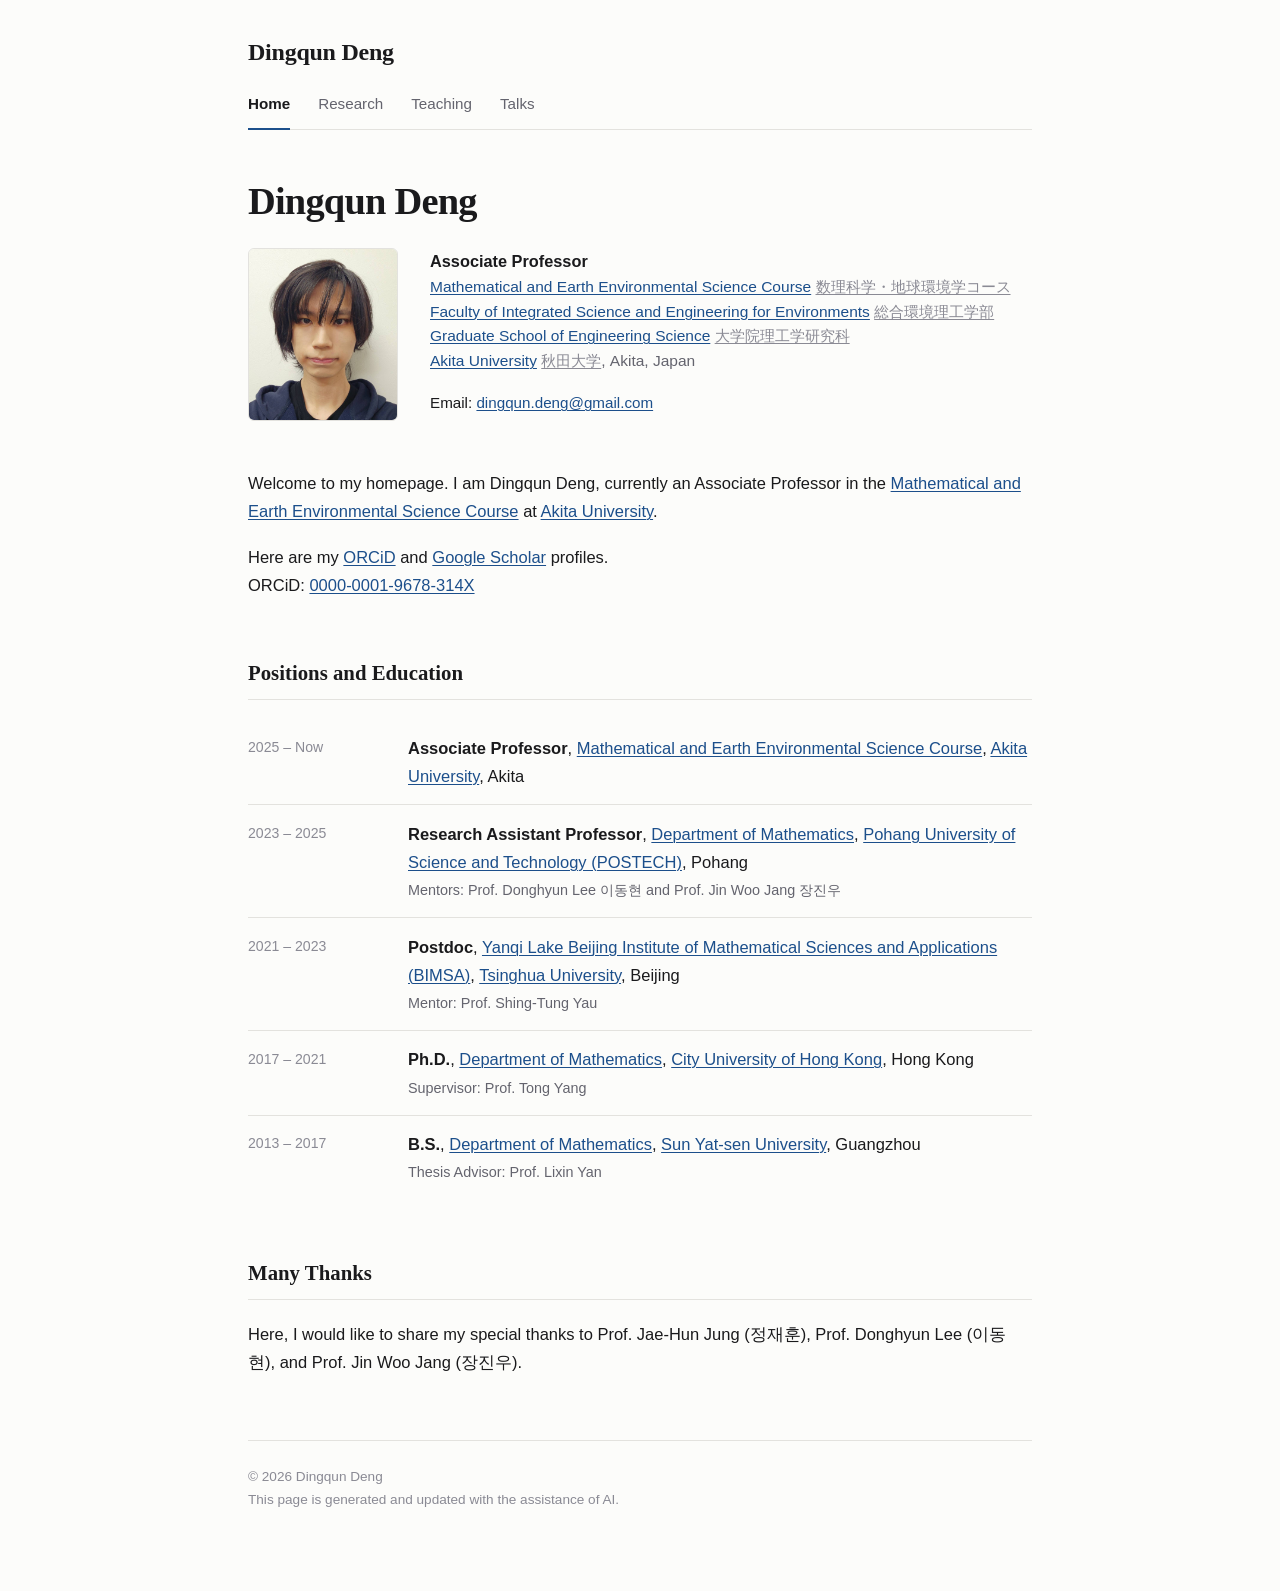
==== index.html @ b80d9654 "Send each name to the page in its own language Every English name in the affiliation now links to th" ====
<!doctype html>
<html lang="en">
<head>
<meta charset="utf-8">
<meta name="viewport" content="width=device-width, initial-scale=1">
<title>Dingqun Deng</title>
<meta name="description" content="Dingqun Deng — Associate Professor, Mathematical and Earth Environmental Science Course, Akita University. Kinetic theory and partial differential equations.">
<meta property="og:title" content="Dingqun Deng">
<meta property="og:description" content="Associate Professor, Mathematical and Earth Environmental Science Course, Akita University. Kinetic theory and partial differential equations.">
<meta property="og:type" content="profile">
<meta property="og:url" content="https://dingqun-deng.github.io/">
<link rel="stylesheet" href="style.css">
</head>

<body>
<div class="wrap">

  <header class="site-header">
    <p class="site-title"><a href="index.html">Dingqun Deng</a></p>
    <nav>
      <ul>
        <li><a href="index.html" aria-current="page">Home</a></li>
        <li><a href="research.html">Research</a></li>
        <li><a href="teaching.html">Teaching</a></li>
        <li><a href="talks.html">Talks</a></li>
      </ul>
    </nav>
  </header>

  <h1>Dingqun Deng</h1>

  <div class="intro">
    <!-- Upload a square-ish photo named photo.jpg next to this file.
         Until it exists the image hides itself rather than showing a broken icon. -->
    <img class="portrait" src="photo.jpg" alt="Dingqun Deng"
         onerror="this.remove()">
    <div>
      <p class="affiliation">
        <strong>Associate Professor</strong><br>
        <!-- English names link to the English pages, Japanese names to the Japanese
             ones. The course has no English page, so both point at the Japanese one. -->
        <a href="https://www.sogo.riko.akita-u.ac.jp/mpse/msges/">Mathematical and Earth Environmental Science Course</a>
        <span class="jp"><a href="https://www.sogo.riko.akita-u.ac.jp/mpse/msges/">数理科学・地球環境学コース</a></span><br>
        <a href="https://www.sogo.riko.akita-u.ac.jp/en/">Faculty of Integrated Science and Engineering for Environments</a>
        <span class="jp"><a href="https://www.sogo.riko.akita-u.ac.jp/">総合環境理工学部</a></span><br>
        <a href="https://www.riko.akita-u.ac.jp/en/">Graduate School of Engineering Science</a>
        <span class="jp"><a href="https://www.riko.akita-u.ac.jp/">大学院理工学研究科</a></span><br>
        <a href="https://www.akita-u.ac.jp/eng/">Akita University</a>
        <span class="jp"><a href="https://www.akita-u.ac.jp/honbu/">秋田大学</a></span>, Akita, Japan
      </p>
      <p class="contact">
        Email:
        <!-- Assembled by script so the plain address never appears in the page
             source. Without JavaScript the readable fallback below is shown. -->
        <span class="email" data-addr="ZGluZ3F1bi5kZW5nQGdtYWlsLmNvbQ==">dingqun.deng [at] gmail [dot] com</span>
      </p>
    </div>
  </div>

  <section>
    <p>
      Welcome to my homepage. I am Dingqun Deng, currently an Associate Professor in the
      <a href="https://www.sogo.riko.akita-u.ac.jp/mpse/msges/">Mathematical and Earth
      Environmental Science Course</a> at
      <a href="https://www.akita-u.ac.jp/honbu/">Akita University</a>.
    </p>
    <p>
      Here are my <a href="https://orcid.org/0000-0001-9678-314X">ORCiD</a> and
      <a href="https://scholar.google.com/citations?user=HFpd_nQAAAAJ&amp;hl=en">Google Scholar</a>
      profiles.<br>
      ORCiD: <a href="https://orcid.org/0000-0001-9678-314X">0000-0001-9678-314X</a>
    </p>
  </section>

  <section>
    <h2>Positions and Education</h2>
    <div class="timeline">

      <div class="entry">
        <div class="when">2025 &ndash; Now</div>
        <p class="what">
          <span class="role">Associate Professor</span>,
          <a href="https://www.sogo.riko.akita-u.ac.jp/mpse/msges/">Mathematical and Earth
          Environmental Science Course</a>,
          <a href="https://www.akita-u.ac.jp/honbu/">Akita University</a>, Akita
        </p>
      </div>

      <div class="entry">
        <div class="when">2023 &ndash; 2025</div>
        <p class="what">
          <span class="role">Research Assistant Professor</span>,
          <a href="https://math.postech.ac.kr/">Department of Mathematics</a>,
          <a href="https://www.postech.ac.kr/kor/index.do">Pohang University of Science and Technology (POSTECH)</a>, Pohang
          <span class="note">Mentors: Prof. Donghyun Lee 이동현 and Prof. Jin Woo Jang 장진우</span>
        </p>
      </div>

      <div class="entry">
        <div class="when">2021 &ndash; 2023</div>
        <p class="what">
          <span class="role">Postdoc</span>,
          <a href="https://www.bimsa.cn/wzsy">Yanqi Lake Beijing Institute of Mathematical Sciences and Applications (BIMSA)</a>,
          <a href="https://www.tsinghua.edu.cn/en/">Tsinghua University</a>, Beijing
          <span class="note">Mentor: Prof. Shing-Tung Yau</span>
        </p>
      </div>

      <div class="entry">
        <div class="when">2017 &ndash; 2021</div>
        <p class="what">
          <span class="role">Ph.D.</span>,
          <a href="https://www.cityu.edu.hk/ma/">Department of Mathematics</a>,
          <a href="https://www.cityu.edu.hk/">City University of Hong Kong</a>, Hong Kong
          <span class="note">Supervisor: Prof. Tong Yang</span>
        </p>
      </div>

      <div class="entry">
        <div class="when">2013 &ndash; 2017</div>
        <p class="what">
          <span class="role">B.S.</span>,
          <a href="https://math.sysu.edu.cn/">Department of Mathematics</a>,
          <a href="https://www.sysu.edu.cn/sysuen/">Sun Yat-sen University</a>, Guangzhou
          <span class="note">Thesis Advisor: Prof. Lixin Yan</span>
        </p>
      </div>

    </div>
  </section>

  <section>
    <h2>Many Thanks</h2>
    <p>
      Here, I would like to share my special thanks to Prof. Jae-Hun Jung (정재훈),
      Prof. Donghyun Lee (이동현), and Prof. Jin Woo Jang (장진우).
    </p>
  </section>

  <footer>
    &copy; <span class="year">2026</span> Dingqun Deng<br>
    This page is generated and updated with the assistance of AI.
  </footer>

</div>

<script>
  document.querySelectorAll('.year').forEach(function (el) {
    el.textContent = new Date().getFullYear();
  });

  // Turn the obfuscated address back into a working mailto: link.
  document.querySelectorAll('.email').forEach(function (el) {
    var addr = atob(el.dataset.addr);
    var a = document.createElement('a');
    a.href = 'mailto:' + addr;
    a.textContent = addr;
    el.replaceWith(a);
  });
</script>
</body>
</html>
---- style.css ----
/* ---------------------------------------------------------------
   Dingqun Deng — personal homepage
   Single stylesheet shared by every page.
   --------------------------------------------------------------- */

:root {
  --bg:        #fcfcfa;
  --surface:   #ffffff;
  --text:      #1a1a1c;
  --muted:     #64646e;
  --faint:     #8a8a94;
  --line:      #e3e2de;
  --accent:    #1c4f8b;
  --accent-bg: #eef3fa;
}

@media (prefers-color-scheme: dark) {
  :root {
    --bg:        #15161a;
    --surface:   #1d1e24;
    --text:      #e9e9ee;
    --muted:     #a0a0ac;
    --faint:     #7c7c88;
    --line:      #2e2f38;
    --accent:    #8ab4e8;
    --accent-bg: #1e2733;
  }
}

* { box-sizing: border-box; }

html { -webkit-text-size-adjust: 100%; }

body {
  margin: 0;
  background: var(--bg);
  color: var(--text);
  font-family: ui-sans-serif, -apple-system, BlinkMacSystemFont, "Segoe UI",
               Roboto, "Helvetica Neue", Arial, "Hiragino Sans", "Noto Sans JP",
               sans-serif;
  font-size: 16.5px;
  line-height: 1.7;
  -webkit-font-smoothing: antialiased;
}

a { color: var(--accent); text-decoration-thickness: 1px; text-underline-offset: 2px; }
a:hover { text-decoration-thickness: 2px; }

.wrap {
  max-width: 52rem;
  margin: 0 auto;
  padding: 0 1.5rem 5rem;
}

/* ---------------- Site header + navigation ---------------- */

.site-header {
  border-bottom: 1px solid var(--line);
  margin-bottom: 3rem;
  padding: 2rem 0 0;
}

.site-title {
  font-family: ui-serif, Georgia, "Times New Roman", serif;
  font-size: 1.5rem;
  font-weight: 600;
  letter-spacing: -0.01em;
  margin: 0 0 1rem;
}

.site-title a { color: var(--text); text-decoration: none; }

nav ul {
  display: flex;
  flex-wrap: wrap;
  gap: 1.75rem;
  list-style: none;
  margin: 0;
  padding: 0;
}

nav a {
  display: inline-block;
  padding-bottom: 0.7rem;
  color: var(--muted);
  text-decoration: none;
  font-size: 0.95rem;
  border-bottom: 2px solid transparent;
  margin-bottom: -1px;
}

nav a:hover { color: var(--text); }

nav a[aria-current="page"] {
  color: var(--text);
  font-weight: 600;
  border-bottom-color: var(--accent);
}

/* ---------------- Page intro ---------------- */

.intro {
  display: flex;
  gap: 2rem;
  align-items: flex-start;
  margin-bottom: 3rem;
}

.portrait {
  width: 150px;
  flex-shrink: 0;
  border-radius: 6px;
  border: 1px solid var(--line);
}

h1 {
  font-family: ui-serif, Georgia, "Times New Roman", serif;
  font-size: clamp(1.9rem, 5vw, 2.4rem);
  line-height: 1.2;
  letter-spacing: -0.02em;
  margin: 0 0 1.5rem;
  font-weight: 600;
}

.affiliation {
  color: var(--muted);
  font-size: 0.97rem;
  line-height: 1.6;
  margin: 0 0 1rem;
}

.affiliation strong {
  color: var(--text);
  font-weight: 600;
  font-size: 1.02rem;
}

.contact { margin: 0; font-size: 0.95rem; }

/* ---------------- Sections ---------------- */

section { margin-bottom: 3.5rem; }
section:last-of-type { margin-bottom: 0; }

h2 {
  font-family: ui-serif, Georgia, "Times New Roman", serif;
  font-size: 1.3rem;
  font-weight: 600;
  margin: 0 0 1.25rem;
  padding-bottom: 0.5rem;
  border-bottom: 1px solid var(--line);
}

h3 {
  font-size: 0.8rem;
  text-transform: uppercase;
  letter-spacing: 0.09em;
  color: var(--muted);
  font-weight: 700;
  margin: 2rem 0 0.9rem;
}

p { margin: 0 0 1.1rem; }
p:last-child { margin-bottom: 0; }

/* ---------------- Positions / education timeline ---------------- */

.timeline { margin: 0; }

.entry {
  display: grid;
  grid-template-columns: 8.5rem 1fr;
  gap: 0 1.5rem;
  padding: 0.9rem 0;
  border-bottom: 1px solid var(--line);
}

.entry:last-child { border-bottom: 0; }

.entry .when {
  color: var(--faint);
  font-size: 0.88rem;
  font-variant-numeric: tabular-nums;
  padding-top: 0.15rem;
}

.entry .what { margin: 0; }

.entry .role { font-weight: 600; }

.entry .note {
  display: block;
  color: var(--muted);
  font-size: 0.9rem;
  margin-top: 0.15rem;
}

/* ---------------- Publication lists ---------------- */

ol.pubs, ul.plain {
  margin: 0;
  padding-left: 1.9rem;
}

ol.pubs li, ul.plain li {
  margin-bottom: 1.15rem;
  padding-left: 0.3rem;
}

ol.pubs li::marker {
  color: var(--faint);
  font-size: 0.88rem;
}

.pub-title { font-weight: 600; }

.venue { color: var(--muted); }

.ids {
  display: block;
  font-size: 0.87rem;
  color: var(--faint);
  margin-top: 0.15rem;
}

.ids a { color: var(--muted); }

/* ---------------- Talk / teaching lists ---------------- */

ul.items {
  list-style: none;
  margin: 0;
  padding: 0;
}

ul.items li {
  padding: 0.85rem 0;
  border-bottom: 1px solid var(--line);
}

ul.items li:last-child { border-bottom: 0; }

.talk-title { font-weight: 600; }

.talk-where {
  display: block;
  color: var(--muted);
  font-size: 0.92rem;
  margin-top: 0.1rem;
}

.course {
  display: grid;
  grid-template-columns: 6.5rem 1fr auto;
  gap: 0 1.25rem;
  align-items: baseline;
}

.course .term {
  color: var(--faint);
  font-size: 0.88rem;
  font-variant-numeric: tabular-nums;
}

.course .role-tag {
  font-size: 0.75rem;
  padding: 0.1rem 0.55rem;
  border-radius: 3px;
  background: var(--accent-bg);
  color: var(--accent);
  white-space: nowrap;
}

.jp {
  color: var(--faint);
  font-size: 0.92rem;
}

/* Japanese names in the affiliation sit beside their English equivalent.
   Their links stay in the muted tone so the English name leads the line. */
.affiliation .jp { white-space: nowrap; }
.affiliation .jp a { color: inherit; }

/* ---------------- Footer ---------------- */

footer {
  margin-top: 4rem;
  padding-top: 1.5rem;
  border-top: 1px solid var(--line);
  color: var(--faint);
  font-size: 0.85rem;
}

/* ---------------- Narrow screens ---------------- */

@media (max-width: 40rem) {
  .intro { flex-direction: column; gap: 1.5rem; }
  .portrait { width: 120px; }
  .entry { grid-template-columns: 1fr; gap: 0.2rem; }
  .course { grid-template-columns: 1fr; gap: 0.2rem; }
  .course .role-tag { justify-self: start; }
  nav ul { gap: 1.25rem; }
}
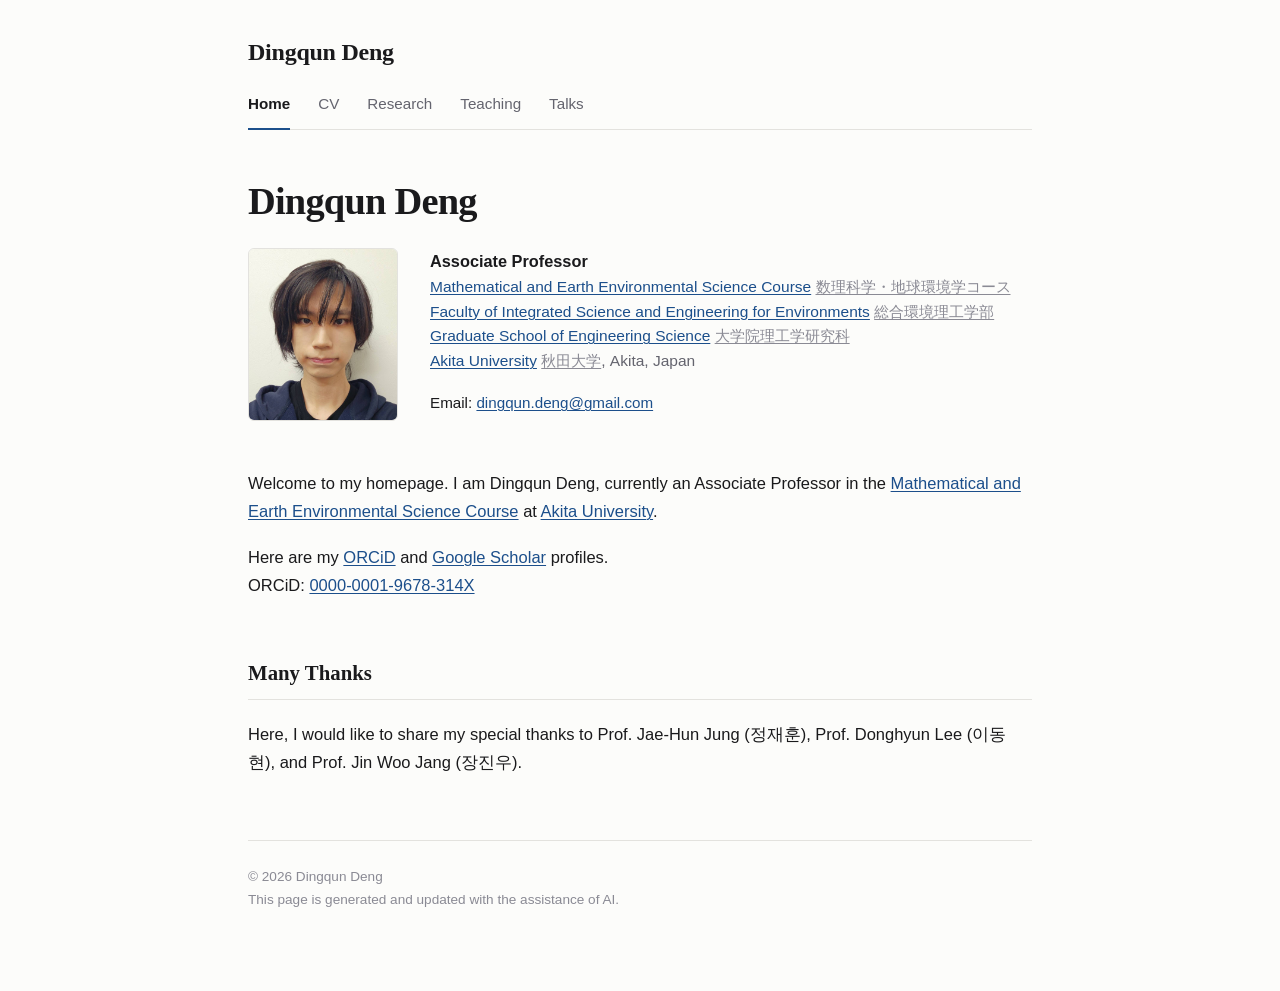
==== commit 6f26baa1: "Give positions and education their own CV page, number the talks Positions and Education moves off t" ====
--- a/index.html
+++ b/index.html
@@ -20,6 +20,7 @@
     <nav>
       <ul>
         <li><a href="index.html" aria-current="page">Home</a></li>
+        <li><a href="cv.html">CV</a></li>
         <li><a href="research.html">Research</a></li>
         <li><a href="teaching.html">Teaching</a></li>
         <li><a href="talks.html">Talks</a></li>
@@ -37,10 +38,9 @@
     <div>
       <p class="affiliation">
         <strong>Associate Professor</strong><br>
-        <!-- English names link to the English pages, Japanese names to the Japanese
-             ones. The course has no English page, so both point at the Japanese one. -->
-        <a href="https://www.sogo.riko.akita-u.ac.jp/mpse/msges/">Mathematical and Earth Environmental Science Course</a>
-        <span class="jp"><a href="https://www.sogo.riko.akita-u.ac.jp/mpse/msges/">数理科学・地球環境学コース</a></span><br>
+        <!-- English names link to the English pages, Japanese names to the Japanese ones. -->
+        <a href="http://mathsci-en.math.akita-u.ac.jp/">Mathematical and Earth Environmental Science Course</a>
+        <span class="jp"><a href="http://mathsci.math.akita-u.ac.jp/">数理科学・地球環境学コース</a></span><br>
         <a href="https://www.sogo.riko.akita-u.ac.jp/en/">Faculty of Integrated Science and Engineering for Environments</a>
         <span class="jp"><a href="https://www.sogo.riko.akita-u.ac.jp/">総合環境理工学部</a></span><br>
         <a href="https://www.riko.akita-u.ac.jp/en/">Graduate School of Engineering Science</a>
@@ -60,7 +60,7 @@
   <section>
     <p>
       Welcome to my homepage. I am Dingqun Deng, currently an Associate Professor in the
-      <a href="https://www.sogo.riko.akita-u.ac.jp/mpse/msges/">Mathematical and Earth
+      <a href="http://mathsci-en.math.akita-u.ac.jp/">Mathematical and Earth
       Environmental Science Course</a> at
       <a href="https://www.akita-u.ac.jp/honbu/">Akita University</a>.
     </p>
@@ -70,63 +70,6 @@
       profiles.<br>
       ORCiD: <a href="https://orcid.org/0000-0001-9678-314X">0000-0001-9678-314X</a>
     </p>
-  </section>
-
-  <section>
-    <h2>Positions and Education</h2>
-    <div class="timeline">
-
-      <div class="entry">
-        <div class="when">2025 &ndash; Now</div>
-        <p class="what">
-          <span class="role">Associate Professor</span>,
-          <a href="https://www.sogo.riko.akita-u.ac.jp/mpse/msges/">Mathematical and Earth
-          Environmental Science Course</a>,
-          <a href="https://www.akita-u.ac.jp/honbu/">Akita University</a>, Akita
-        </p>
-      </div>
-
-      <div class="entry">
-        <div class="when">2023 &ndash; 2025</div>
-        <p class="what">
-          <span class="role">Research Assistant Professor</span>,
-          <a href="https://math.postech.ac.kr/">Department of Mathematics</a>,
-          <a href="https://www.postech.ac.kr/kor/index.do">Pohang University of Science and Technology (POSTECH)</a>, Pohang
-          <span class="note">Mentors: Prof. Donghyun Lee 이동현 and Prof. Jin Woo Jang 장진우</span>
-        </p>
-      </div>
-
-      <div class="entry">
-        <div class="when">2021 &ndash; 2023</div>
-        <p class="what">
-          <span class="role">Postdoc</span>,
-          <a href="https://www.bimsa.cn/wzsy">Yanqi Lake Beijing Institute of Mathematical Sciences and Applications (BIMSA)</a>,
-          <a href="https://www.tsinghua.edu.cn/en/">Tsinghua University</a>, Beijing
-          <span class="note">Mentor: Prof. Shing-Tung Yau</span>
-        </p>
-      </div>
-
-      <div class="entry">
-        <div class="when">2017 &ndash; 2021</div>
-        <p class="what">
-          <span class="role">Ph.D.</span>,
-          <a href="https://www.cityu.edu.hk/ma/">Department of Mathematics</a>,
-          <a href="https://www.cityu.edu.hk/">City University of Hong Kong</a>, Hong Kong
-          <span class="note">Supervisor: Prof. Tong Yang</span>
-        </p>
-      </div>
-
-      <div class="entry">
-        <div class="when">2013 &ndash; 2017</div>
-        <p class="what">
-          <span class="role">B.S.</span>,
-          <a href="https://math.sysu.edu.cn/">Department of Mathematics</a>,
-          <a href="https://www.sysu.edu.cn/sysuen/">Sun Yat-sen University</a>, Guangzhou
-          <span class="note">Thesis Advisor: Prof. Lixin Yan</span>
-        </p>
-      </div>
-
-    </div>
   </section>
 
   <section>
--- a/style.css
+++ b/style.css
@@ -240,6 +240,28 @@
 
 ul.items li:last-child { border-bottom: 0; }
 
+/* Numbered talk lists run newest first and sit tighter than the teaching rows */
+ol.items.numbered {
+  list-style: decimal;
+  margin: 0;
+  padding-left: 2.1rem;
+  line-height: 1.5;
+}
+
+ol.items.numbered li {
+  padding: 0.6rem 0 0.6rem 0.3rem;
+  border-bottom: 1px solid var(--line);
+}
+
+ol.items.numbered li:last-child { border-bottom: 0; }
+
+ol.items.numbered li::marker {
+  color: var(--faint);
+  font-size: 0.88rem;
+}
+
+ol.items.numbered .talk-where { margin-top: 0.05rem; }
+
 .talk-title { font-weight: 600; }
 
 .talk-where {
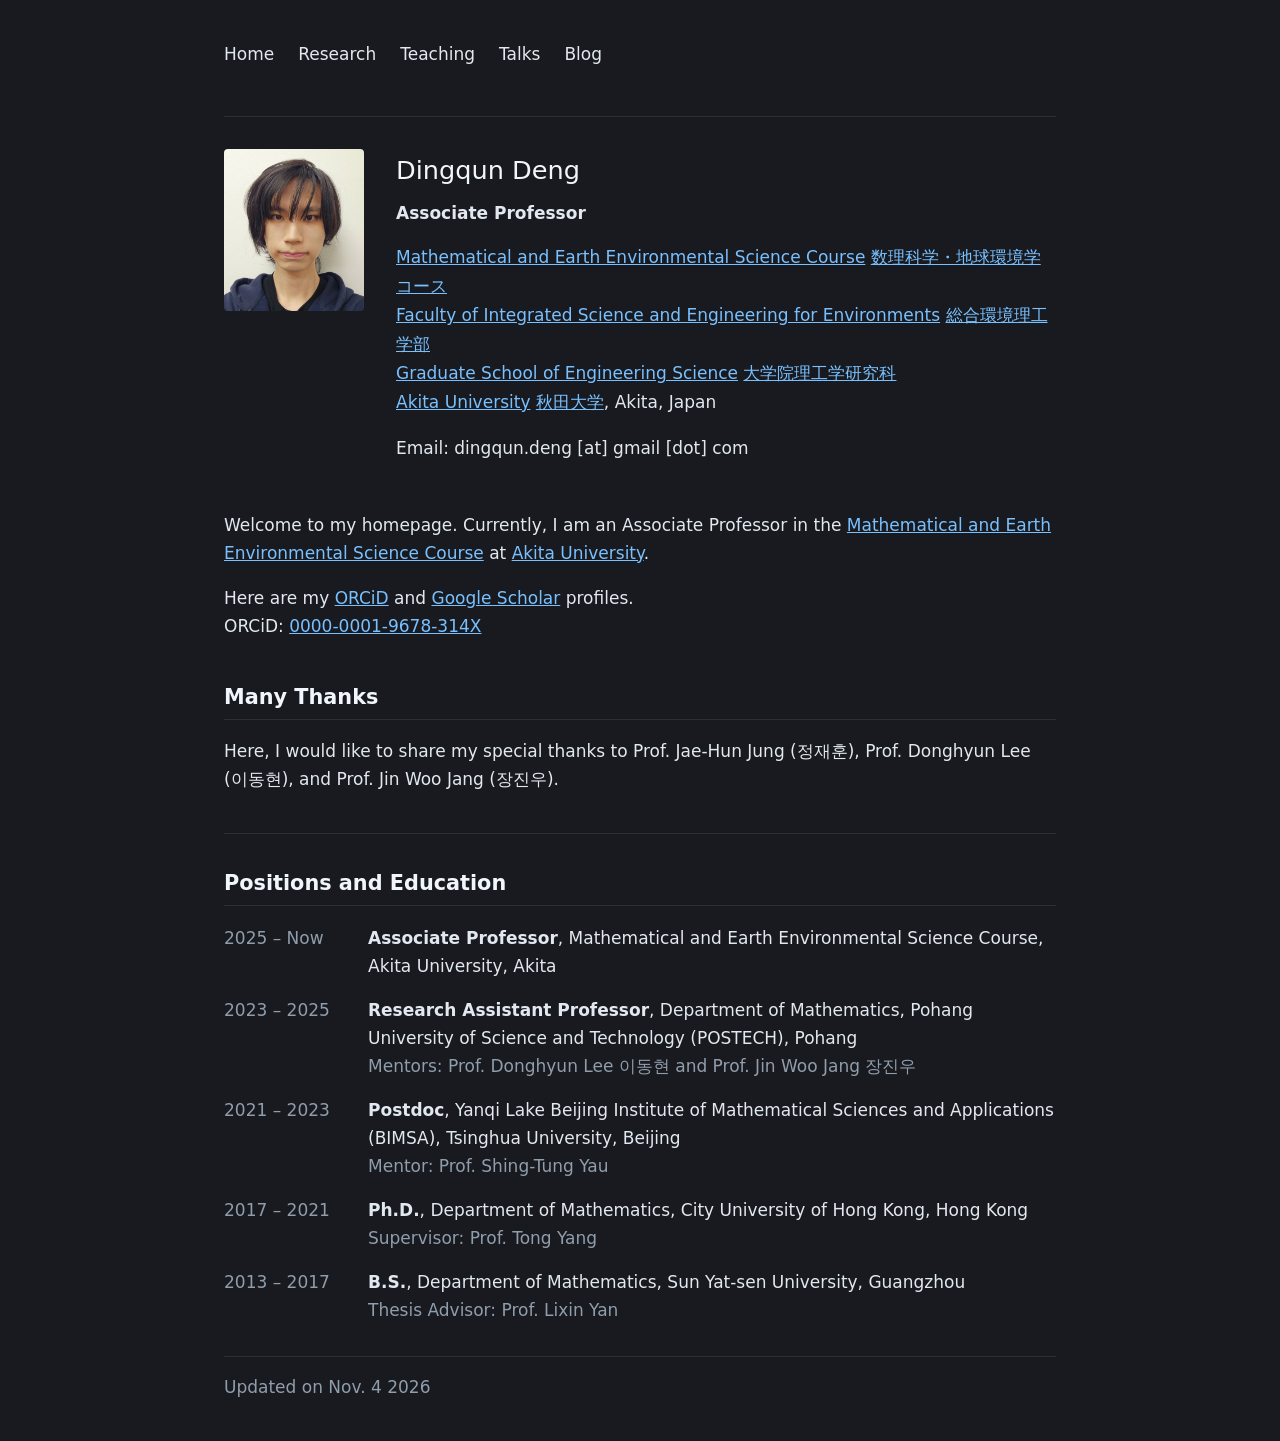
==== commit f7cdc978: "Add files via upload" ====
--- a/index.html
+++ b/index.html
@@ -4,102 +4,96 @@
 <meta charset="utf-8">
 <meta name="viewport" content="width=device-width, initial-scale=1">
 <title>Dingqun Deng</title>
-<meta name="description" content="Dingqun Deng — Associate Professor, Mathematical and Earth Environmental Science Course, Akita University. Kinetic theory and partial differential equations.">
-<meta property="og:title" content="Dingqun Deng">
-<meta property="og:description" content="Associate Professor, Mathematical and Earth Environmental Science Course, Akita University. Kinetic theory and partial differential equations.">
-<meta property="og:type" content="profile">
-<meta property="og:url" content="https://dingqun-deng.github.io/">
 <link rel="stylesheet" href="style.css">
 </head>
 
 <body>
 <div class="wrap">
 
-  <header class="site-header">
-    <p class="site-title"><a href="index.html">Dingqun Deng</a></p>
+  <header>
     <nav>
       <ul>
-        <li><a href="index.html" aria-current="page">Home</a></li>
-        <li><a href="cv.html">CV</a></li>
+        <li><a href="index.html">Home</a></li>
         <li><a href="research.html">Research</a></li>
         <li><a href="teaching.html">Teaching</a></li>
         <li><a href="talks.html">Talks</a></li>
+        <li><a href="blog.html">Blog</a></li>
       </ul>
     </nav>
   </header>
 
-  <h1>Dingqun Deng</h1>
+  <hr>
 
-  <div class="intro">
-    <!-- Upload a square-ish photo named photo.jpg next to this file.
-         Until it exists the image hides itself rather than showing a broken icon. -->
-    <img class="portrait" src="photo.jpg" alt="Dingqun Deng"
-         onerror="this.remove()">
-    <div>
-      <p class="affiliation">
-        <strong>Associate Professor</strong><br>
-        <!-- English names link to the English pages, Japanese names to the Japanese ones. -->
-        <a href="http://mathsci-en.math.akita-u.ac.jp/">Mathematical and Earth Environmental Science Course</a>
-        <span class="jp"><a href="http://mathsci.math.akita-u.ac.jp/">数理科学・地球環境学コース</a></span><br>
-        <a href="https://www.sogo.riko.akita-u.ac.jp/en/">Faculty of Integrated Science and Engineering for Environments</a>
-        <span class="jp"><a href="https://www.sogo.riko.akita-u.ac.jp/">総合環境理工学部</a></span><br>
-        <a href="https://www.riko.akita-u.ac.jp/en/">Graduate School of Engineering Science</a>
-        <span class="jp"><a href="https://www.riko.akita-u.ac.jp/">大学院理工学研究科</a></span><br>
-        <a href="https://www.akita-u.ac.jp/eng/">Akita University</a>
-        <span class="jp"><a href="https://www.akita-u.ac.jp/honbu/">秋田大学</a></span>, Akita, Japan
+  <div id="home">
+    <div class="profile-row">
+      <img src="photo.jpg" alt="Dingqun Deng" class="profile-avatar" onerror="this.remove()">
+      <div>
+        <h1 class="profile-name">Dingqun Deng</h1>
+        <p class="profile-title"><strong>Associate Professor</strong></p>
+        <p class="profile-links">
+          <a href="http://mathsci-en.math.akita-u.ac.jp/">Mathematical and Earth Environmental Science Course</a> <a href="http://mathsci.math.akita-u.ac.jp/">数理科学・地球環境学コース</a><br>
+          <a href="https://www.sogo.riko.akita-u.ac.jp/en/">Faculty of Integrated Science and Engineering for Environments</a> <a href="https://www.sogo.riko.akita-u.ac.jp/">総合環境理工学部</a><br>
+          <a href="https://www.riko.akita-u.ac.jp/en/">Graduate School of Engineering Science</a> <a href="https://www.riko.akita-u.ac.jp/">大学院理工学研究科</a><br>
+          <a href="https://www.akita-u.ac.jp/eng/">Akita University</a> <a href="https://www.akita-u.ac.jp/honbu/">秋田大学</a>, Akita, Japan
+        </p>
+        <p>Email: dingqun.deng [at] gmail [dot] com</p>
+      </div>
+    </div>
+
+    <section>
+      <p>
+        Welcome to my homepage. Currently, I am an Associate Professor in the
+        <a href="http://mathsci-en.math.akita-u.ac.jp/">Mathematical and Earth Environmental Science Course</a> at
+        <a href="https://www.akita-u.ac.jp/honbu/">Akita University</a>.
       </p>
-      <p class="contact">
-        Email:
-        <!-- Assembled by script so the plain address never appears in the page
-             source. Without JavaScript the readable fallback below is shown. -->
-        <span class="email" data-addr="ZGluZ3F1bi5kZW5nQGdtYWlsLmNvbQ==">dingqun.deng [at] gmail [dot] com</span>
+      <p>
+        Here are my <a href="https://orcid.org/0000-0001-9678-314X">ORCiD</a> and
+        <a href="https://scholar.google.com/citations?user=HFpd_nQAAAAJ&amp;hl=en">Google Scholar</a> profiles.<br>
+        ORCiD: <a href="https://orcid.org/0000-0001-9678-314X">0000-0001-9678-314X</a>
       </p>
-    </div>
+    </section>
+
+    <section>
+      <h2>Many Thanks</h2>
+      <p>
+        Here, I would like to share my special thanks to Prof. Jae-Hun Jung (정재훈),
+        Prof. Donghyun Lee (이동현), and Prof. Jin Woo Jang (장진우).
+      </p>
+    </section>
   </div>
 
-  <section>
-    <p>
-      Welcome to my homepage. I am Dingqun Deng, currently an Associate Professor in the
-      <a href="http://mathsci-en.math.akita-u.ac.jp/">Mathematical and Earth
-      Environmental Science Course</a> at
-      <a href="https://www.akita-u.ac.jp/honbu/">Akita University</a>.
-    </p>
-    <p>
-      Here are my <a href="https://orcid.org/0000-0001-9678-314X">ORCiD</a> and
-      <a href="https://scholar.google.com/citations?user=HFpd_nQAAAAJ&amp;hl=en">Google Scholar</a>
-      profiles.<br>
-      ORCiD: <a href="https://orcid.org/0000-0001-9678-314X">0000-0001-9678-314X</a>
-    </p>
-  </section>
+  <hr>
 
-  <section>
-    <h2>Many Thanks</h2>
-    <p>
-      Here, I would like to share my special thanks to Prof. Jae-Hun Jung (정재훈),
-      Prof. Donghyun Lee (이동현), and Prof. Jin Woo Jang (장진우).
-    </p>
-  </section>
+  <div id="cv">
+    <h2>Positions and Education</h2>
+    <ul class="clean-list">
+      <li class="item-row">
+        <span class="term">2025 &ndash; Now</span>
+        <span class="content"><strong>Associate Professor</strong>, Mathematical and Earth Environmental Science Course, Akita University, Akita</span>
+      </li>
+      <li class="item-row">
+        <span class="term">2023 &ndash; 2025</span>
+        <span class="content"><strong>Research Assistant Professor</strong>, Department of Mathematics, Pohang University of Science and Technology (POSTECH), Pohang<br><span class="muted">Mentors: Prof. Donghyun Lee 이동현 and Prof. Jin Woo Jang 장진우</span></span>
+      </li>
+      <li class="item-row">
+        <span class="term">2021 &ndash; 2023</span>
+        <span class="content"><strong>Postdoc</strong>, Yanqi Lake Beijing Institute of Mathematical Sciences and Applications (BIMSA), Tsinghua University, Beijing<br><span class="muted">Mentor: Prof. Shing-Tung Yau</span></span>
+      </li>
+      <li class="item-row">
+        <span class="term">2017 &ndash; 2021</span>
+        <span class="content"><strong>Ph.D.</strong>, Department of Mathematics, City University of Hong Kong, Hong Kong<br><span class="muted">Supervisor: Prof. Tong Yang</span></span>
+      </li>
+      <li class="item-row">
+        <span class="term">2013 &ndash; 2017</span>
+        <span class="content"><strong>B.S.</strong>, Department of Mathematics, Sun Yat-sen University, Guangzhou<br><span class="muted">Thesis Advisor: Prof. Lixin Yan</span></span>
+      </li>
+    </ul>
+  </div>
 
-  <footer>
-    &copy; <span class="year">2026</span> Dingqun Deng<br>
-    This page is generated and updated with the assistance of AI.
+  <footer class="muted">
+    Updated on Nov. 4 2026
   </footer>
 
 </div>
-
-<script>
-  document.querySelectorAll('.year').forEach(function (el) {
-    el.textContent = new Date().getFullYear();
-  });
-
-  // Turn the obfuscated address back into a working mailto: link.
-  document.querySelectorAll('.email').forEach(function (el) {
-    var addr = atob(el.dataset.addr);
-    var a = document.createElement('a');
-    a.href = 'mailto:' + addr;
-    a.textContent = addr;
-    el.replaceWith(a);
-  });
-</script>
 </body>
-</html>
+</html>
--- a/style.css
+++ b/style.css
@@ -1,325 +1,175 @@
-/* ---------------------------------------------------------------
-   Dingqun Deng — personal homepage
-   Single stylesheet shared by every page.
-   --------------------------------------------------------------- */
+
+/*  */
+body {
+  margin: 0;
+  padding: 0;
+  background: #181a1f;       /* Warm dark charcoal */
+  color: #e2e8f0;            /* Soft off-white */
+  font-family: ui-sans-serif, system-ui, -apple-system, BlinkMacSystemFont, "Segoe UI", Roboto, "Helvetica Neue", Arial, sans-serif;
+  font-size: 17px;
+  line-height: 1.65;
+}
 
 :root {
-  --bg:        #fcfcfa;
-  --surface:   #ffffff;
-  --text:      #1a1a1c;
-  --muted:     #64646e;
-  --faint:     #8a8a94;
-  --line:      #e3e2de;
-  --accent:    #1c4f8b;
-  --accent-bg: #eef3fa;
+  --line-color: #2b2f38;
 }
-
-@media (prefers-color-scheme: dark) {
-  :root {
-    --bg:        #15161a;
-    --surface:   #1d1e24;
-    --text:      #e9e9ee;
-    --muted:     #a0a0ac;
-    --faint:     #7c7c88;
-    --line:      #2e2f38;
-    --accent:    #8ab4e8;
-    --accent-bg: #1e2733;
-  }
-}
-
-* { box-sizing: border-box; }
-
-html { -webkit-text-size-adjust: 100%; }
-
-body {
-  margin: 0;
-  background: var(--bg);
-  color: var(--text);
-  font-family: ui-sans-serif, -apple-system, BlinkMacSystemFont, "Segoe UI",
-               Roboto, "Helvetica Neue", Arial, "Hiragino Sans", "Noto Sans JP",
-               sans-serif;
-  font-size: 16.5px;
-  line-height: 1.7;
-  -webkit-font-smoothing: antialiased;
-}
-
-a { color: var(--accent); text-decoration-thickness: 1px; text-underline-offset: 2px; }
-a:hover { text-decoration-thickness: 2px; }
 
 .wrap {
   max-width: 52rem;
   margin: 0 auto;
-  padding: 0 1.5rem 5rem;
+  padding: 2.5rem 1.5rem;
 }
 
-/* ---------------- Site header + navigation ---------------- */
-
-.site-header {
-  border-bottom: 1px solid var(--line);
-  margin-bottom: 3rem;
-  padding: 2rem 0 0;
+/* Header & Navigation */
+header nav ul {
+  list-style: none;
+  padding: 0;
+  margin: 0 0 3rem 0;
+  display: flex;
+  gap: 1.5rem;
 }
 
-.site-title {
-  font-family: ui-serif, Georgia, "Times New Roman", serif;
-  font-size: 1.5rem;
-  font-weight: 600;
-  letter-spacing: -0.01em;
-  margin: 0 0 1rem;
+header nav a {
+  text-decoration: none;
+  color: #e2e8f0;
+  font-weight: 500;
 }
 
-.site-title a { color: var(--text); text-decoration: none; }
-
-nav ul {
-  display: flex;
-  flex-wrap: wrap;
-  gap: 1.75rem;
-  list-style: none;
-  margin: 0;
-  padding: 0;
+header nav a:hover {
+  color: #79c0ff;
 }
 
-nav a {
-  display: inline-block;
-  padding-bottom: 0.7rem;
-  color: var(--muted);
-  text-decoration: none;
-  font-size: 0.95rem;
-  border-bottom: 2px solid transparent;
-  margin-bottom: -1px;
+/* Links */
+a {
+  color: #79c0ff;
+  text-decoration: underline;
 }
 
-nav a:hover { color: var(--text); }
-
-nav a[aria-current="page"] {
-  color: var(--text);
-  font-weight: 600;
-  border-bottom-color: var(--accent);
+a:hover {
+  text-decoration: none;
 }
 
-/* ---------------- Page intro ---------------- */
+/* Headings */
+h1, h2, h3 {
+  font-family: inherit;
+  font-weight: bold;
+  color: #f0f6fc;
+}
 
-.intro {
+h2 {
+  font-size: 1.3rem;
+  border-bottom: 1px solid var(--line-color);
+  padding-bottom: 0.3rem;
+  margin-top: 0;
+}
+
+section {
+  margin-bottom: 2.5rem;
+}
+
+/* Divider Lines */
+hr {
+  border: 0;
+  border-top: 1px solid var(--line-color);
+  margin: 2rem 0;
+}
+
+/* Text Lists & Alignment Classes */
+ul.clean-list {
+  list-style: none;
+  padding: 0;
+  margin: 0;
+}
+
+.item-row {
+  display: flex;
+  gap: 2rem;
+  margin-bottom: 1rem;
+}
+
+.term {
+  width: 7rem;
+  flex-shrink: 0;
+  color: #909dab;
+}
+
+.content {
+  flex-grow: 1;
+}
+
+.role {
+  width: 8rem;
+  text-align: right;
+  color: #909dab;
+}
+
+/* Research & Publications */
+ol.numbered-list {
+  padding-left: 1.5rem;
+  line-height: 1.7;
+}
+
+.pub-item, .talk-item {
+  margin-bottom: 1.2rem;
+}
+
+.journal-title {
+  color: #f0f6fc;
+  font-weight: bold;
+}
+
+/* Grey Metadata Styling */
+.muted, .venue, .ids {
+  color: #909dab;
+}
+
+/* Profile Layout */
+.profile-row {
   display: flex;
   gap: 2rem;
   align-items: flex-start;
-  margin-bottom: 3rem;
+  margin-bottom: 2rem;
 }
 
-.portrait {
-  width: 150px;
-  flex-shrink: 0;
-  border-radius: 6px;
-  border: 1px solid var(--line);
+.profile-avatar {
+  width: 140px;
+  border-radius: 4px;
 }
 
-h1 {
-  font-family: ui-serif, Georgia, "Times New Roman", serif;
-  font-size: clamp(1.9rem, 5vw, 2.4rem);
-  line-height: 1.2;
-  letter-spacing: -0.02em;
-  margin: 0 0 1.5rem;
-  font-weight: 600;
+.profile-name {
+  margin: 0 0 0.5rem 0;
+  font-size: 1.6rem;
+  font-weight: normal;
 }
 
-.affiliation {
-  color: var(--muted);
-  font-size: 0.97rem;
-  line-height: 1.6;
-  margin: 0 0 1rem;
+.profile-title {
+  margin: 0 0 1rem 0;
 }
 
-.affiliation strong {
-  color: var(--text);
-  font-weight: 600;
-  font-size: 1.02rem;
+.profile-links {
+  margin: 0 0 1rem 0;
+  line-height: 1.7;
 }
 
-.contact { margin: 0; font-size: 0.95rem; }
-
-/* ---------------- Sections ---------------- */
-
-section { margin-bottom: 3.5rem; }
-section:last-of-type { margin-bottom: 0; }
-
-h2 {
-  font-family: ui-serif, Georgia, "Times New Roman", serif;
-  font-size: 1.3rem;
-  font-weight: 600;
-  margin: 0 0 1.25rem;
-  padding-bottom: 0.5rem;
-  border-bottom: 1px solid var(--line);
+/* Footer */
+footer {
+  margin-top: 2rem;
+  border-top: 1px solid var(--line-color);
+  padding-top: 1rem;
 }
 
-h3 {
-  font-size: 0.8rem;
-  text-transform: uppercase;
-  letter-spacing: 0.09em;
-  color: var(--muted);
-  font-weight: 700;
-  margin: 2rem 0 0.9rem;
+@media (max-width: 600px) {
+  .item-row {
+    flex-direction: column;
+    gap: 0.25rem;
+  }
+  .term, .role {
+    width: auto;
+    text-align: left;
+  }
 }
 
-p { margin: 0 0 1.1rem; }
-p:last-child { margin-bottom: 0; }
-
-/* ---------------- Positions / education timeline ---------------- */
-
-.timeline { margin: 0; }
-
-.entry {
-  display: grid;
-  grid-template-columns: 8.5rem 1fr;
-  gap: 0 1.5rem;
-  padding: 0.9rem 0;
-  border-bottom: 1px solid var(--line);
-}
-
-.entry:last-child { border-bottom: 0; }
-
-.entry .when {
-  color: var(--faint);
-  font-size: 0.88rem;
-  font-variant-numeric: tabular-nums;
-  padding-top: 0.15rem;
-}
-
-.entry .what { margin: 0; }
-
-.entry .role { font-weight: 600; }
-
-.entry .note {
-  display: block;
-  color: var(--muted);
-  font-size: 0.9rem;
-  margin-top: 0.15rem;
-}
-
-/* ---------------- Publication lists ---------------- */
-
-ol.pubs, ul.plain {
-  margin: 0;
-  padding-left: 1.9rem;
-}
-
-ol.pubs li, ul.plain li {
-  margin-bottom: 1.15rem;
-  padding-left: 0.3rem;
-}
-
-ol.pubs li::marker {
-  color: var(--faint);
-  font-size: 0.88rem;
-}
-
-.pub-title { font-weight: 600; }
-
-.venue { color: var(--muted); }
-
-.ids {
-  display: block;
-  font-size: 0.87rem;
-  color: var(--faint);
-  margin-top: 0.15rem;
-}
-
-.ids a { color: var(--muted); }
-
-/* ---------------- Talk / teaching lists ---------------- */
-
-ul.items {
-  list-style: none;
-  margin: 0;
-  padding: 0;
-}
-
-ul.items li {
-  padding: 0.85rem 0;
-  border-bottom: 1px solid var(--line);
-}
-
-ul.items li:last-child { border-bottom: 0; }
-
-/* Numbered talk lists run newest first and sit tighter than the teaching rows */
-ol.items.numbered {
-  list-style: decimal;
-  margin: 0;
-  padding-left: 2.1rem;
-  line-height: 1.5;
-}
-
-ol.items.numbered li {
-  padding: 0.6rem 0 0.6rem 0.3rem;
-  border-bottom: 1px solid var(--line);
-}
-
-ol.items.numbered li:last-child { border-bottom: 0; }
-
-ol.items.numbered li::marker {
-  color: var(--faint);
-  font-size: 0.88rem;
-}
-
-ol.items.numbered .talk-where { margin-top: 0.05rem; }
-
-.talk-title { font-weight: 600; }
-
-.talk-where {
-  display: block;
-  color: var(--muted);
-  font-size: 0.92rem;
-  margin-top: 0.1rem;
-}
-
-.course {
-  display: grid;
-  grid-template-columns: 6.5rem 1fr auto;
-  gap: 0 1.25rem;
-  align-items: baseline;
-}
-
-.course .term {
-  color: var(--faint);
-  font-size: 0.88rem;
-  font-variant-numeric: tabular-nums;
-}
-
-.course .role-tag {
-  font-size: 0.75rem;
-  padding: 0.1rem 0.55rem;
-  border-radius: 3px;
-  background: var(--accent-bg);
-  color: var(--accent);
-  white-space: nowrap;
-}
-
-.jp {
-  color: var(--faint);
-  font-size: 0.92rem;
-}
-
-/* Japanese names in the affiliation sit beside their English equivalent.
-   Their links stay in the muted tone so the English name leads the line. */
-.affiliation .jp { white-space: nowrap; }
-.affiliation .jp a { color: inherit; }
-
-/* ---------------- Footer ---------------- */
-
-footer {
-  margin-top: 4rem;
-  padding-top: 1.5rem;
-  border-top: 1px solid var(--line);
-  color: var(--faint);
-  font-size: 0.85rem;
-}
-
-/* ---------------- Narrow screens ---------------- */
-
-@media (max-width: 40rem) {
-  .intro { flex-direction: column; gap: 1.5rem; }
-  .portrait { width: 120px; }
-  .entry { grid-template-columns: 1fr; gap: 0.2rem; }
-  .course { grid-template-columns: 1fr; gap: 0.2rem; }
-  .course .role-tag { justify-self: start; }
-  nav ul { gap: 1.25rem; }
-}
+.course-ja {
+  margin-left: 1.0rem;
+  color: #909dab;
+}
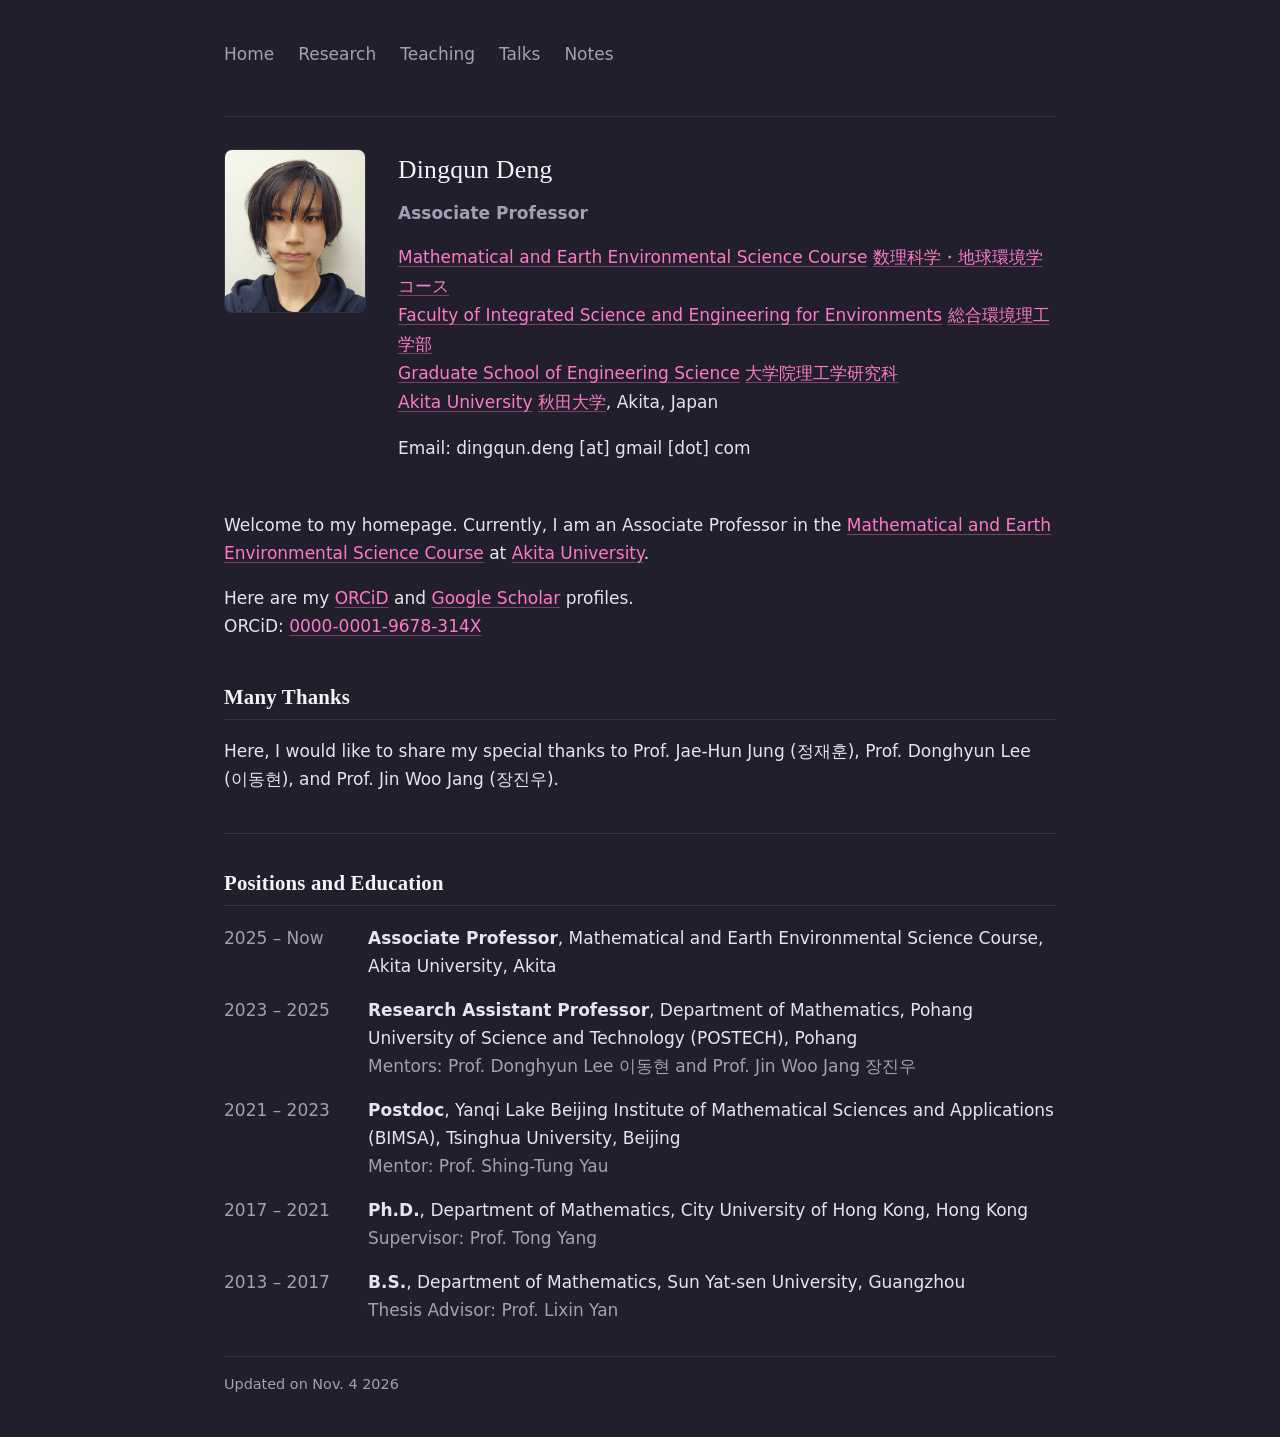
==== commit a8c44d94: "Add files via upload" ====
--- a/index.html
+++ b/index.html
@@ -17,7 +17,7 @@
         <li><a href="research.html">Research</a></li>
         <li><a href="teaching.html">Teaching</a></li>
         <li><a href="talks.html">Talks</a></li>
-        <li><a href="blog.html">Blog</a></li>
+        <li><a href="notes.html">Notes</a></li>
       </ul>
     </nav>
   </header>
--- a/style.css
+++ b/style.css
@@ -1,17 +1,45 @@
-
-/*  */
+/* ============================================================
+   Personal site — dark theme
+   Palette: Proton-style lifted charcoal ground, hot pink links,
+   green badges, comfortable text brightness.
+   Layout metrics preserved from the original stylesheet.
+   ============================================================ */
+
+:root {
+  --bg:            #201f2b;   /* ground: lifted violet-charcoal */
+  --bg-raised:     #282735;   /* slightly lifted surface */
+  --text:          #e6e4ee;   /* body text: soft near-white */
+  --heading:       #f5f3fa;   /* headings: bright near-white */
+  --muted:         #a3a0b5;   /* secondary text: metadata, nav, labels */
+  --faint:         #817d94;   /* tertiary text: footer, list numbers */
+  --line:          #343246;   /* hairlines and borders */
+  --accent:        #ff79c6;   /* hot pink: links */
+  --accent-strong: #ffa3d6;   /* accent on hover */
+  --accent-dim:    rgba(255, 121, 198, 0.13);  /* translucent accent fill  */
+  --accent-line:   rgba(255, 121, 198, 0.40);  /* translucent accent border */
+  --badge-accent:  #4cc38a;   /* green: page-count badges */
+  --badge-strong:  #7fdcae;   /* badge brighter tone */
+  --badge-dim:     rgba(76, 195, 138, 0.13);
+  --badge-line:    rgba(76, 195, 138, 0.38);
+}
+
 body {
   margin: 0;
   padding: 0;
-  background: #181a1f;       /* Warm dark charcoal */
-  color: #e2e8f0;            /* Soft off-white */
-  font-family: ui-sans-serif, system-ui, -apple-system, BlinkMacSystemFont, "Segoe UI", Roboto, "Helvetica Neue", Arial, sans-serif;
+  background: var(--bg);
+  color: var(--text);
+  font-family: ui-sans-serif, system-ui, -apple-system, BlinkMacSystemFont,
+               "Segoe UI", Roboto, "Helvetica Neue", Arial, sans-serif;
   font-size: 17px;
   line-height: 1.65;
-}
-
-:root {
-  --line-color: #2b2f38;
+  -webkit-font-smoothing: antialiased;
+  text-rendering: optimizeLegibility;
+}
+
+/* Selection tinted with the accent */
+::selection {
+  background: var(--accent-dim);
+  color: var(--heading);
 }
 
 .wrap {
@@ -20,7 +48,8 @@
   padding: 2.5rem 1.5rem;
 }
 
-/* Header & Navigation */
+/* ---------- Header & Navigation ---------- */
+
 header nav ul {
   list-style: none;
   padding: 0;
@@ -31,34 +60,47 @@
 
 header nav a {
   text-decoration: none;
-  color: #e2e8f0;
+  color: var(--muted);
   font-weight: 500;
+  padding-bottom: 0.15rem;
+  border-bottom: 2px solid transparent;
+  transition: color 0.15s ease, border-color 0.15s ease;
 }
 
 header nav a:hover {
-  color: #79c0ff;
-}
-
-/* Links */
+  color: var(--heading);
+  border-bottom-color: var(--accent-line);
+}
+
+/* ---------- Links ---------- */
+
 a {
-  color: #79c0ff;
+  color: var(--accent);
   text-decoration: underline;
+  text-decoration-color: var(--accent-line);
+  text-underline-offset: 3px;
+  text-decoration-thickness: 1px;
+  transition: color 0.15s ease, text-decoration-color 0.15s ease;
 }
 
 a:hover {
-  text-decoration: none;
-}
-
-/* Headings */
+  color: var(--accent-strong);
+  text-decoration-color: var(--accent-strong);
+}
+
+/* ---------- Headings (serif, scholarly) ---------- */
+
 h1, h2, h3 {
-  font-family: inherit;
+  font-family: "Iowan Old Style", "Palatino Linotype", Palatino, Georgia,
+               "Times New Roman", serif;
   font-weight: bold;
-  color: #f0f6fc;
+  color: var(--heading);
+  letter-spacing: 0.01em;
 }
 
 h2 {
   font-size: 1.3rem;
-  border-bottom: 1px solid var(--line-color);
+  border-bottom: 1px solid var(--line);
   padding-bottom: 0.3rem;
   margin-top: 0;
 }
@@ -67,14 +109,16 @@
   margin-bottom: 2.5rem;
 }
 
-/* Divider Lines */
+/* ---------- Divider Lines ---------- */
+
 hr {
   border: 0;
-  border-top: 1px solid var(--line-color);
+  border-top: 1px solid var(--line);
   margin: 2rem 0;
 }
 
-/* Text Lists & Alignment Classes */
+/* ---------- Text Lists & Alignment Classes ---------- */
+
 ul.clean-list {
   list-style: none;
   padding: 0;
@@ -90,7 +134,7 @@
 .term {
   width: 7rem;
   flex-shrink: 0;
-  color: #909dab;
+  color: var(--muted);
 }
 
 .content {
@@ -100,30 +144,55 @@
 .role {
   width: 8rem;
   text-align: right;
-  color: #909dab;
-}
-
-/* Research & Publications */
+  color: var(--muted);
+}
+
+/* ---------- Research & Publications ---------- */
+
 ol.numbered-list {
   padding-left: 1.5rem;
   line-height: 1.7;
 }
 
+ol.numbered-list li::marker {
+  color: var(--faint);
+  font-variant-numeric: tabular-nums;
+}
+
 .pub-item, .talk-item {
   margin-bottom: 1.2rem;
 }
 
 .journal-title {
-  color: #f0f6fc;
+  color: var(--heading);
   font-weight: bold;
 }
 
-/* Grey Metadata Styling */
+/* ---------- Grey Metadata Styling ---------- */
+
 .muted, .venue, .ids {
-  color: #909dab;
-}
-
-/* Profile Layout */
+  color: var(--muted);
+}
+
+/* ---------- Page count badge (green) ---------- */
+
+.page-count {
+  display: inline-block;
+  margin-left: 0.45em;
+  padding: 0.12em 0.65em;
+  border-radius: 999px;
+  background-color: var(--badge-dim);
+  border: 1px solid var(--badge-line);
+  color: var(--badge-strong);
+  font-size: 0.78em;
+  font-weight: 600;
+  letter-spacing: 0.03em;
+  vertical-align: middle;
+  white-space: nowrap;
+}
+
+/* ---------- Profile Layout ---------- */
+
 .profile-row {
   display: flex;
   gap: 2rem;
@@ -133,7 +202,8 @@
 
 .profile-avatar {
   width: 140px;
-  border-radius: 4px;
+  border-radius: 8px;
+  border: 1px solid var(--line);
 }
 
 .profile-name {
@@ -144,6 +214,7 @@
 
 .profile-title {
   margin: 0 0 1rem 0;
+  color: var(--muted);
 }
 
 .profile-links {
@@ -151,12 +222,24 @@
   line-height: 1.7;
 }
 
-/* Footer */
+/* ---------- Footer ---------- */
+
 footer {
   margin-top: 2rem;
-  border-top: 1px solid var(--line-color);
+  border-top: 1px solid var(--line);
   padding-top: 1rem;
-}
+  color: var(--faint);
+  font-size: 0.9rem;
+}
+
+/* ---------- Course note ---------- */
+
+.course-ja {
+  margin-left: 1rem;
+  color: var(--muted);
+}
+
+/* ---------- Responsive ---------- */
 
 @media (max-width: 600px) {
   .item-row {
@@ -167,9 +250,8 @@
     width: auto;
     text-align: left;
   }
-}
-
-.course-ja {
-  margin-left: 1.0rem;
-  color: #909dab;
+  .profile-row {
+    flex-direction: column;
+    gap: 1.25rem;
+  }
 }
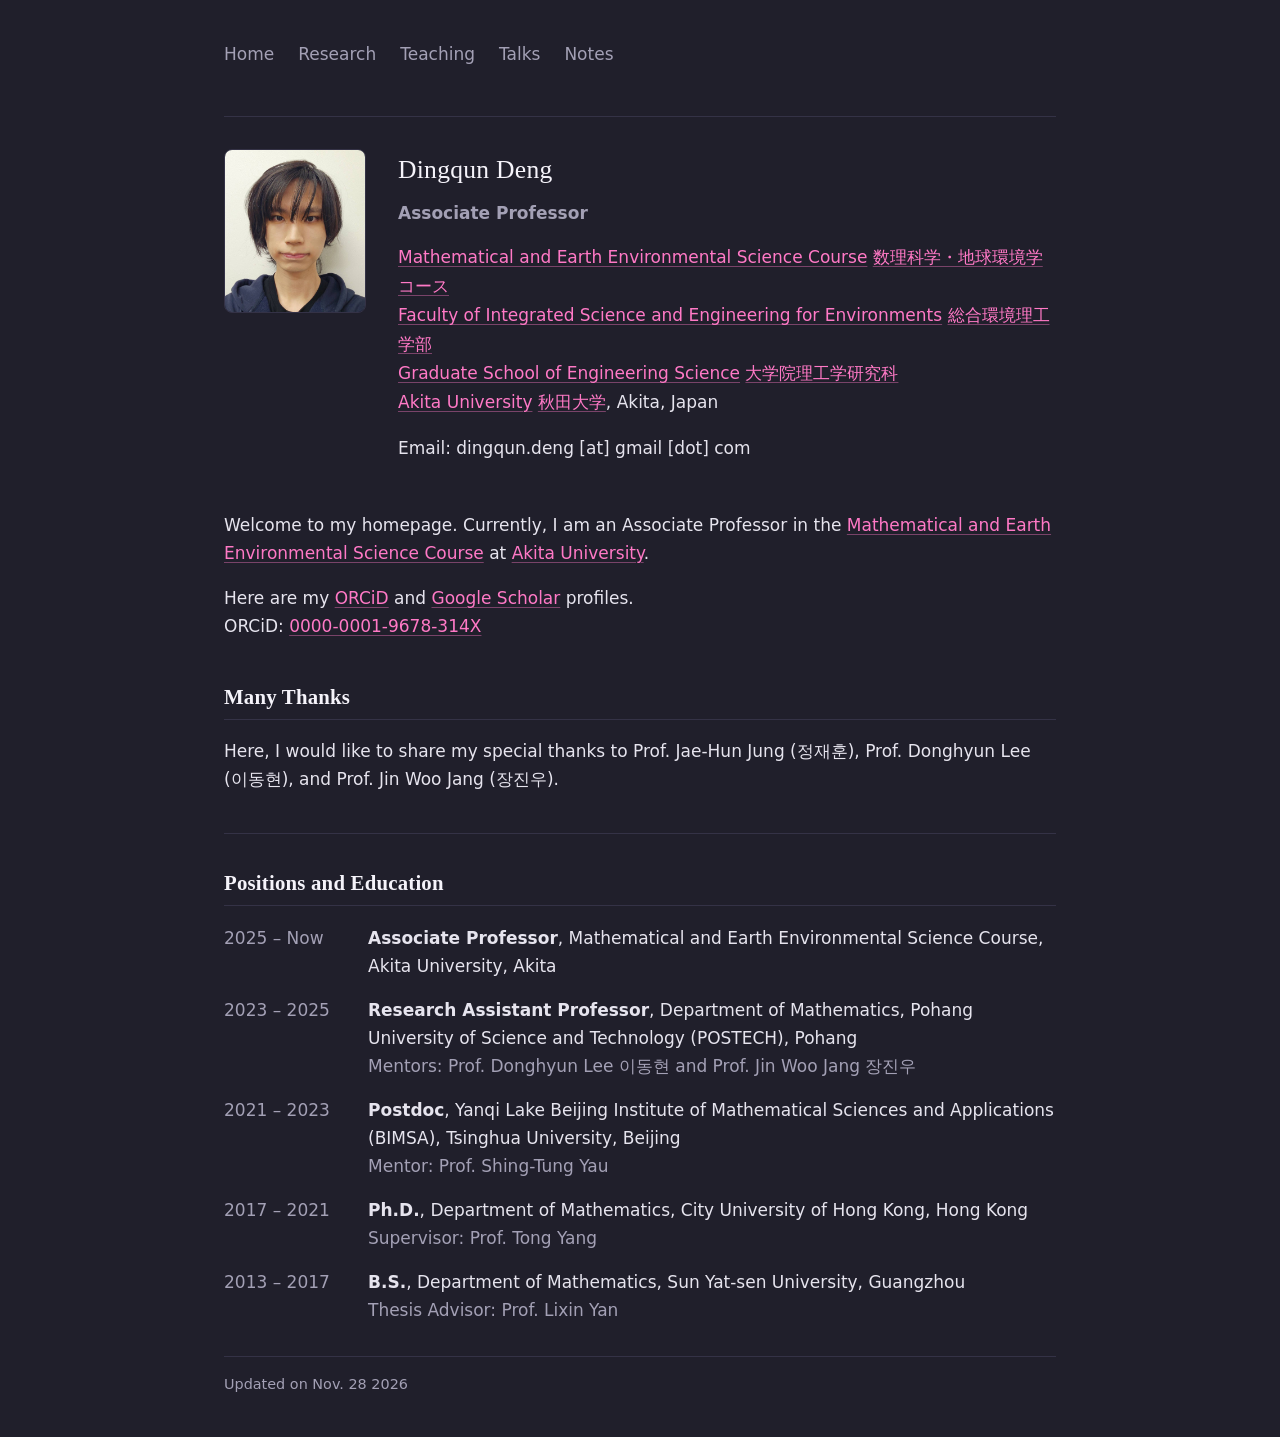
==== commit 706ec58a: "Add files via upload" ====
--- a/index.html
+++ b/index.html
@@ -90,9 +90,21 @@
     </ul>
   </div>
 
-  <footer class="muted">
-    Updated on Nov. 4 2026
+<footer class="muted">
+    Updated on <span id="upd">Nov. 28 2026</span>
   </footer>
+<script>
+fetch("https://api.github.com/repos/dingqun-deng/dingqun-deng.github.io/commits?per_page=1&path=index.html")
+  .then(r => r.json())
+  .then(c => {
+    var p = c[0].commit.committer.date.slice(0, 10).split("-");
+    var m = ["Jan.", "Feb.", "Mar.", "Apr.", "May", "June",
+             "July", "Aug.", "Sept.", "Oct.", "Nov.", "Dec."];
+    document.getElementById("upd").textContent =
+      m[+p[1] - 1] + " " + (+p[2]) + " " + p[0];
+  })
+  .catch(() => {});
+</script>
 
 </div>
 </body>
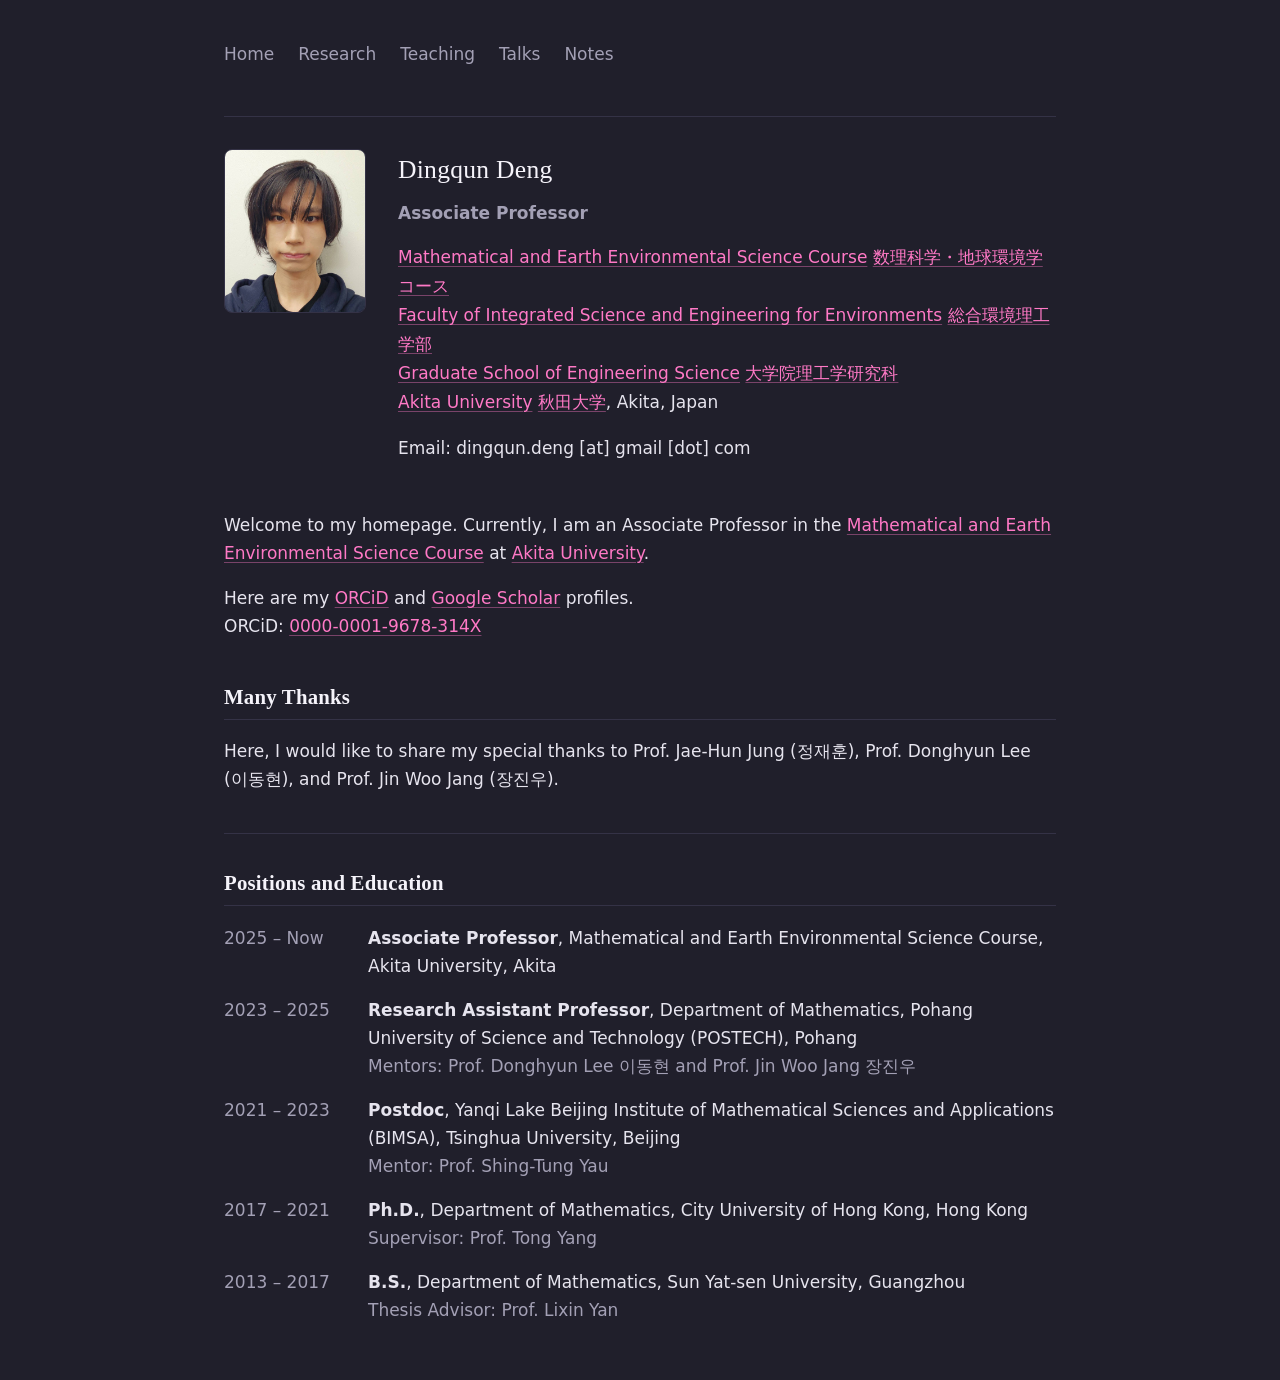
==== commit 29e45c8b: "Add files via upload" ====
--- a/index.html
+++ b/index.html
@@ -90,8 +90,8 @@
     </ul>
   </div>
 
-<footer class="muted">
-    Updated on <span id="upd">Nov. 28 2026</span>
+<footer class="muted" id="updfoot" hidden>
+    Updated on <span id="upd"></span>
   </footer>
 <script>
 fetch("https://api.github.com/repos/dingqun-deng/dingqun-deng.github.io/commits?per_page=1&path=index.html")
